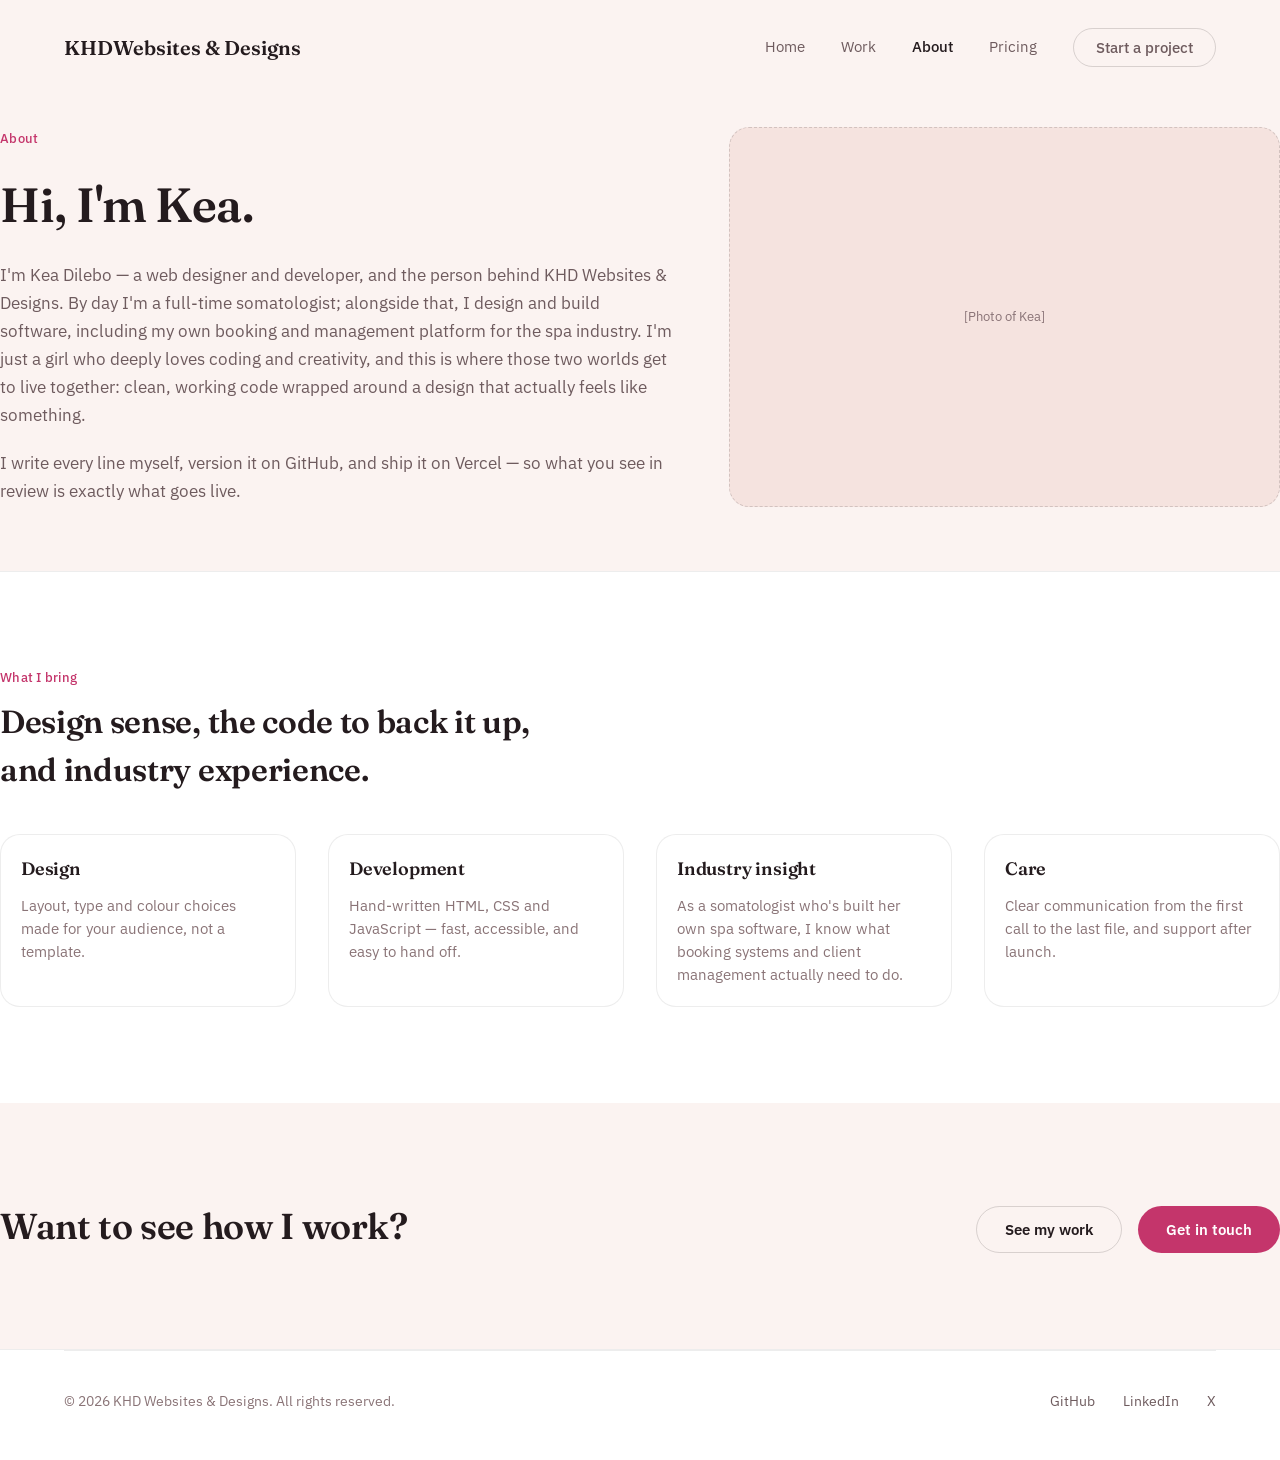
==== about.html @ d429c07c "Update about.html" ====
<!doctype html>
<html lang="en">
<head>
<meta charset="utf-8">
<meta name="viewport" content="width=device-width, initial-scale=1">
<title>About — KHD Websites</title>
<meta name="description" content="Meet Kea Dilebo, the developer and creative behind KHD Websites.">
<link rel="canonical" href="https://www.khdwebsites.co.za/about.html">
<link rel="preconnect" href="https://fonts.googleapis.com">
<link rel="stylesheet" href="https://fonts.googleapis.com/css2?family=Fraunces:opsz,wght@9..144,400;9..144,500;9..144,600;9..144,700&family=IBM+Plex+Sans:wght@400;500;600&display=swap">
<link rel="stylesheet" href="styles.css">
</head>
<body>

<header class="container">
  <nav class="nav">
    <a href="index.html" class="nav-logo"><span class="logo-badge">KHD</span><span>Websites <span class="brand-and">&amp;</span> <span class="brand-sub">Designs</span></span></a>
    <div class="nav-links">
      <a href="index.html">Home</a>
      <a href="work.html">Work</a>
      <a href="about.html" aria-current="page">About</a>
      <a href="pricing.html">Pricing</a>
      <a href="contact.html" class="btn btn-secondary btn-sm">Start a project</a>
    </div>
  </nav>
</header>

<main>

  <section class="container section-tight split" style="padding-top: 32px;">
    <div class="stack" style="gap: 20px;">
      <span class="eyebrow">About</span>
      <h1 style="font-size: clamp(34px, 5.5vw, 48px);">Hi, I'm Kea.</h1>
      <p style="font-size: 17px; line-height: 1.65; color: var(--muted);">I'm Kea Dilebo — a web designer and developer, and the person behind KHD Websites &amp; Designs. By day I'm a full-time somatologist; alongside that, I design and build software, including my own booking and management platform for the spa industry. I'm just a girl who deeply loves coding and creativity, and this is where those two worlds get to live together: clean, working code wrapped around a design that actually feels like something.</p>
      <p style="font-size: 17px; line-height: 1.65; color: var(--muted);">I write every line myself, version it on GitHub, and ship it on Vercel — so what you see in review is exactly what goes live.</p>
    </div>
    <div class="placeholder-box" style="height: 380px; border-radius: var(--radius-lg);">[Photo of Kea]</div>
  </section>

  <section class="footer">
    <div class="container section stack" style="gap: 40px;">
      <div class="stack" style="gap: 10px;">
        <span class="eyebrow">What I bring</span>
        <h2 style="font-size: clamp(24px, 3.5vw, 32px); max-width: 560px;">Design sense, the code to back it up, and industry experience.</h2>
      </div>
      <div class="grid-4">
        <div class="card stack" style="gap: 12px;">
          <h3 style="font-size: 18px;">Design</h3>
          <p style="font-size: 14.5px; line-height: 1.6; color: var(--muted-2);">Layout, type and colour choices made for your audience, not a template.</p>
        </div>
        <div class="card stack" style="gap: 12px;">
          <h3 style="font-size: 18px;">Development</h3>
          <p style="font-size: 14.5px; line-height: 1.6; color: var(--muted-2);">Hand-written HTML, CSS and JavaScript — fast, accessible, and easy to hand off.</p>
        </div>
        <div class="card stack" style="gap: 12px;">
          <h3 style="font-size: 18px;">Industry insight</h3>
          <p style="font-size: 14.5px; line-height: 1.6; color: var(--muted-2);">As a somatologist who's built her own spa software, I know what booking systems and client management actually need to do.</p>
        </div>
        <div class="card stack" style="gap: 12px;">
          <h3 style="font-size: 18px;">Care</h3>
          <p style="font-size: 14.5px; line-height: 1.6; color: var(--muted-2);">Clear communication from the first call to the last file, and support after launch.</p>
        </div>
      </div>
    </div>
  </section>

  <section class="container section" style="display: flex; align-items: flex-end; justify-content: space-between; gap: 32px; flex-wrap: wrap;">
    <h2 style="font-size: clamp(26px, 4vw, 36px); max-width: 560px;">Want to see how I work?</h2>
    <div style="display: flex; gap: 16px; flex-wrap: wrap;">
      <a href="work.html" class="btn btn-secondary">See my work</a>
      <a href="contact.html" class="btn btn-primary">Get in touch</a>
    </div>
  </section>

</main>

<footer class="footer">
  <div class="container" style="padding-top: 0; padding-bottom: 48px;">
    <div class="footer-bottom">
      <p class="copyright">© 2026 KHD Websites &amp; Designs. All rights reserved.</p>
      <div class="footer-social">
        <a href="#">GitHub</a>
        <a href="#">LinkedIn</a>
        <a href="#">X</a>
      </div>
    </div>
  </div>
</footer>

</body>
</html>
---- styles.css ----
/* KHD Websites — shared stylesheet */

:root {
  --bg: #FBF3F1;
  --ink: #241B1E;
  --muted: #6E5B5E;
  --muted-2: #8A7477;
  --accent: #C4356B;
  --accent-dark: #9C2A55;
  --card: #FFFFFF;
  --card-alt: #F5E3DF;
  --border: rgba(36, 27, 30, 0.08);
  --border-strong: rgba(36, 27, 30, 0.16);
  --radius-lg: 20px;
  --radius-md: 12px;
  --radius-pill: 100px;
  --max: 1312px;
}

* { box-sizing: border-box; }

html { scroll-behavior: smooth; }

body {
  margin: 0;
  background: var(--bg);
  color: var(--ink);
  font-family: 'IBM Plex Sans', system-ui, -apple-system, sans-serif;
  font-size: 16px;
  line-height: 1.5;
}

h1, h2, h3 {
  font-family: 'Fraunces', Georgia, serif;
  font-weight: 600;
  letter-spacing: -0.01em;
  margin: 0;
}

p { margin: 0; }

a {
  color: inherit;
  text-decoration: none;
}

img { max-width: 100%; display: block; }

::selection { background: var(--accent); color: #FFFFFF; }

:focus-visible {
  outline: 2px solid var(--accent);
  outline-offset: 3px;
}

.container {
  max-width: var(--max);
  margin: 0 auto;
  padding: 0 64px;
}

.section {
  padding: 96px 0;
}

.section-tight {
  padding: 64px 0;
}

/* ---------- Nav ---------- */

.nav {
  display: flex;
  align-items: center;
  justify-content: space-between;
  padding: 28px 0;
}

.nav-logo {
  font-family: 'Fraunces', serif;
  font-weight: 600;
  font-size: 20px;
}

.nav-links {
  display: flex;
  align-items: center;
  gap: 36px;
  flex-wrap: wrap;
}

.nav-links a {
  font-size: 15px;
  color: var(--muted);
}

.nav-links a[aria-current="page"] {
  color: var(--ink);
  font-weight: 500;
}

.nav-links a:hover { color: var(--ink); }

/* ---------- Buttons ---------- */

.btn {
  display: inline-flex;
  align-items: center;
  justify-content: center;
  gap: 8px;
  padding: 15px 28px;
  border-radius: var(--radius-pill);
  font-size: 15px;
  font-weight: 600;
  font-family: inherit;
  border: none;
  cursor: pointer;
  line-height: 1;
}

.btn-sm {
  padding: 11px 22px;
  font-size: 14px;
  font-weight: 500;
}

.btn-primary {
  background: var(--accent);
  color: #FFFFFF;
}

.btn-primary:hover { background: var(--accent-dark); }

.btn-secondary {
  background: transparent;
  border: 1px solid var(--border-strong);
  color: var(--ink);
}

.btn-secondary:hover { border-color: var(--ink); }

/* ---------- Cards ---------- */

.card {
  background: var(--card);
  border: 1px solid var(--border);
  border-radius: var(--radius-lg);
  padding: 20px;
}

.tag {
  display: inline-flex;
  font-size: 12px;
  padding: 5px 10px;
  border-radius: var(--radius-pill);
  background: var(--card-alt);
  color: var(--muted);
}

.placeholder-box {
  background: var(--card-alt);
  border: 1px dashed var(--border-strong);
  border-radius: var(--radius-md);
  display: flex;
  align-items: center;
  justify-content: center;
  color: var(--muted-2);
  font-size: 13px;
}

/* ---------- Footer ---------- */

.footer {
  background: #FFFFFF;
  border-top: 1px solid var(--border);
}

.footer-bottom {
  display: flex;
  align-items: center;
  justify-content: space-between;
  padding-top: 40px;
  border-top: 1px solid var(--border);
  flex-wrap: wrap;
  gap: 16px;
}

.footer-bottom .copyright {
  font-size: 13.5px;
  color: var(--muted-2);
}

.footer-social {
  display: flex;
  gap: 28px;
}

.footer-social a {
  font-size: 13.5px;
  color: var(--muted);
}

.footer-social a:hover { color: var(--ink); }

/* ---------- Utility ---------- */

.eyebrow {
  font-size: 13px;
  letter-spacing: 0.02em;
  color: var(--accent);
  font-weight: 500;
}

.muted { color: var(--muted); }
.muted-2 { color: var(--muted-2); }

.grid-3 {
  display: grid;
  grid-template-columns: repeat(3, minmax(0, 1fr));
  gap: 28px;
}

.grid-4 {
  display: grid;
  grid-template-columns: repeat(4, minmax(0, 1fr));
  gap: 32px;
}

.stack {
  display: flex;
  flex-direction: column;
}

/* Two-column layouts (text + image, text + form). Collapses on tablet/phone. */
.split {
  display: grid;
  grid-template-columns: 1.1fr 0.9fr;
  gap: 56px;
  align-items: center;
}

.split-reverse {
  display: grid;
  grid-template-columns: 0.9fr 1.1fr;
  gap: 64px;
  align-items: start;
}

.select-input {
  font-family: inherit;
  font-size: 15px;
  padding: 12px 16px;
  border-radius: 10px;
  border: 1px solid var(--border-strong);
  background: #FFFFFF;
  color: var(--ink);
  max-width: 100%;
}

/* ---------- Responsive ---------- */
/* Fluid type: headings use clamp() inline, so they scale continuously
   between phone and desktop rather than jumping at a breakpoint. */

@media (max-width: 900px) {
  .container { padding: 0 32px; }
  .section { padding: 72px 0; }
  .grid-3, .grid-4 { grid-template-columns: repeat(2, minmax(0, 1fr)); }
  .split, .split-reverse { grid-template-columns: 1fr; gap: 32px; }
  .split .placeholder-box { max-width: 320px; margin: 0 auto; width: 100%; }
}

@media (max-width: 640px) {
  .container { padding: 0 26px; }
  .section { padding: 56px 0; }
  .section-tight { padding: 44px 0; }
  .grid-3, .grid-4 { grid-template-columns: 1fr; }
  .nav { flex-direction: column; align-items: flex-start; gap: 16px; }
  .nav-links { gap: 16px 22px; width: 100%; }
  h1 { line-height: 1.18 !important; }
}
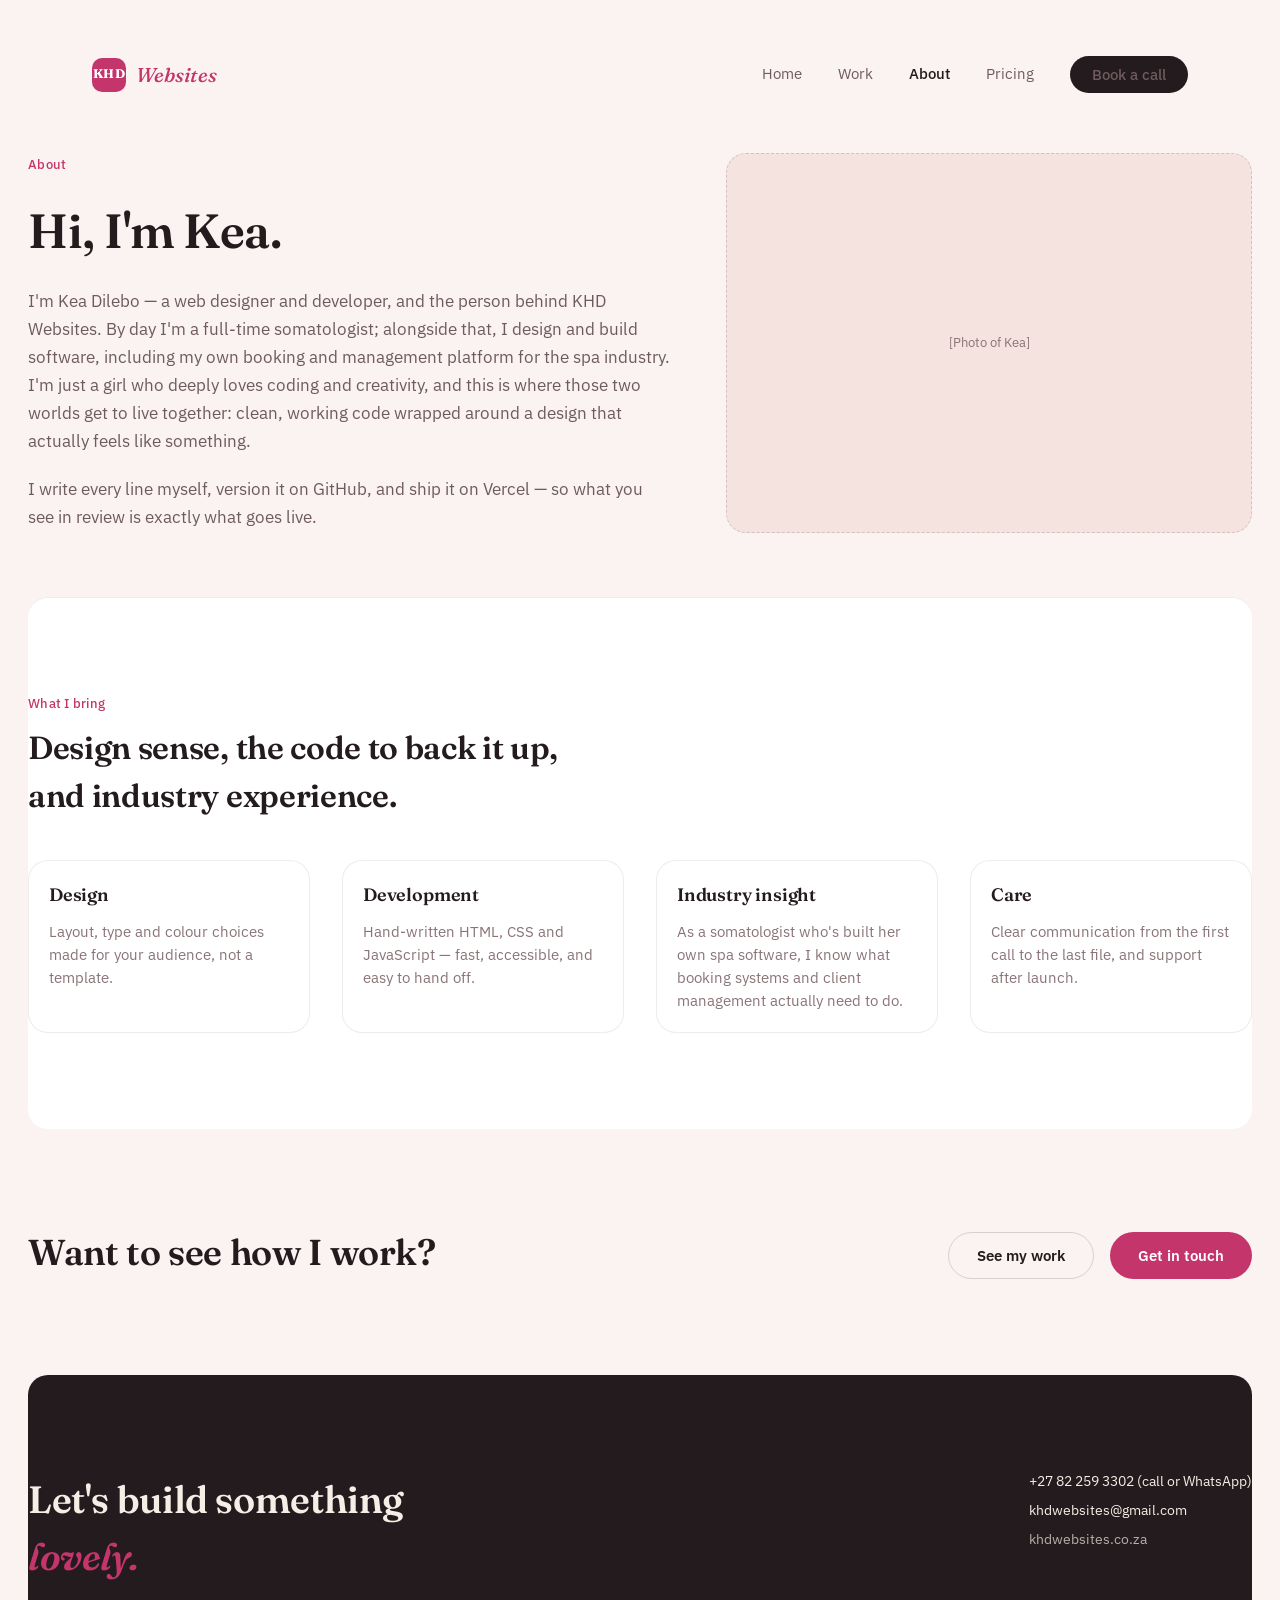
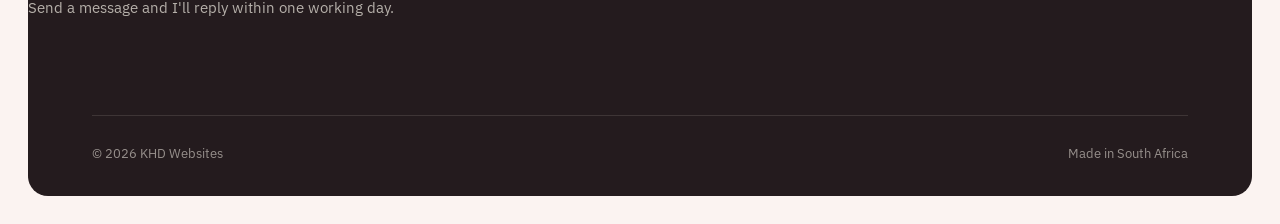
==== commit 3556305c: "Update about.html" ====
--- a/about.html
+++ b/about.html
@@ -14,13 +14,13 @@
 
 <header class="container">
   <nav class="nav">
-    <a href="index.html" class="nav-logo"><span class="logo-badge">KHD</span><span>Websites <span class="brand-and">&amp;</span> <span class="brand-sub">Designs</span></span></a>
+    <a href="index.html" class="nav-logo"><span class="logo-badge">KHD</span><span class="brand-sub">Websites</span></a>
     <div class="nav-links">
       <a href="index.html">Home</a>
       <a href="work.html">Work</a>
       <a href="about.html" aria-current="page">About</a>
       <a href="pricing.html">Pricing</a>
-      <a href="contact.html" class="btn btn-secondary btn-sm">Start a project</a>
+      <a href="contact.html" class="btn btn-dark btn-sm">Book a call</a>
     </div>
   </nav>
 </header>
@@ -31,7 +31,7 @@
     <div class="stack" style="gap: 20px;">
       <span class="eyebrow">About</span>
       <h1 style="font-size: clamp(34px, 5.5vw, 48px);">Hi, I'm Kea.</h1>
-      <p style="font-size: 17px; line-height: 1.65; color: var(--muted);">I'm Kea Dilebo — a web designer and developer, and the person behind KHD Websites &amp; Designs. By day I'm a full-time somatologist; alongside that, I design and build software, including my own booking and management platform for the spa industry. I'm just a girl who deeply loves coding and creativity, and this is where those two worlds get to live together: clean, working code wrapped around a design that actually feels like something.</p>
+      <p style="font-size: 17px; line-height: 1.65; color: var(--muted);">I'm Kea Dilebo — a web designer and developer, and the person behind KHD Websites. By day I'm a full-time somatologist; alongside that, I design and build software, including my own booking and management platform for the spa industry. I'm just a girl who deeply loves coding and creativity, and this is where those two worlds get to live together: clean, working code wrapped around a design that actually feels like something.</p>
       <p style="font-size: 17px; line-height: 1.65; color: var(--muted);">I write every line myself, version it on GitHub, and ship it on Vercel — so what you see in review is exactly what goes live.</p>
     </div>
     <div class="placeholder-box" style="height: 380px; border-radius: var(--radius-lg);">[Photo of Kea]</div>
@@ -74,15 +74,22 @@
 
 </main>
 
-<footer class="footer">
-  <div class="container" style="padding-top: 0; padding-bottom: 48px;">
-    <div class="footer-bottom">
-      <p class="copyright">© 2026 KHD Websites &amp; Designs. All rights reserved.</p>
-      <div class="footer-social">
-        <a href="#">GitHub</a>
-        <a href="#">LinkedIn</a>
-        <a href="#">X</a>
-      </div>
+<footer style="background: var(--ink); border-radius: var(--radius-lg); color: #F4EFE6;">
+  <div class="container section" style="display: flex; justify-content: space-between; gap: 48px; flex-wrap: wrap;">
+    <div class="stack" style="gap: 12px; max-width: 420px;">
+      <h2 style="font-size: clamp(26px, 4vw, 38px);">Let's build something <span style="color: var(--accent); font-style: italic;">lovely.</span></h2>
+      <p style="font-size: 14.5px; color: rgba(244,239,230,0.7);">Send a message and I'll reply within one working day.</p>
+    </div>
+    <div class="stack" style="gap: 8px; font-size: 14px;">
+      <a href="tel:+27822593302">+27 82 259 3302 (call or WhatsApp)</a>
+      <a href="mailto:khdwebsites@gmail.com">khdwebsites@gmail.com</a>
+      <a href="contact.html" style="color: rgba(244,239,230,0.7);">khdwebsites.co.za</a>
+    </div>
+  </div>
+  <div class="container" style="padding-top: 0; padding-bottom: 32px;">
+    <div style="display: flex; justify-content: space-between; align-items: center; padding-top: 28px; border-top: 1px solid rgba(244,239,230,0.12); flex-wrap: wrap; gap: 12px;">
+      <p style="font-size: 13px; color: rgba(244,239,230,0.55);">© 2026 KHD Websites</p>
+      <p style="font-size: 13px; color: rgba(244,239,230,0.55);">Made in South Africa</p>
     </div>
   </div>
 </footer>
--- a/styles.css
+++ b/styles.css
@@ -23,6 +23,7 @@
 
 body {
   margin: 0;
+  padding: 28px;
   background: var(--bg);
   color: var(--ink);
   font-family: 'IBM Plex Sans', system-ui, -apple-system, sans-serif;
@@ -77,9 +78,39 @@
 }
 
 .nav-logo {
+  display: flex;
+  align-items: center;
+  gap: 10px;
   font-family: 'Fraunces', serif;
   font-weight: 600;
   font-size: 20px;
+}
+
+.logo-badge {
+  display: inline-flex;
+  align-items: center;
+  justify-content: center;
+  flex-shrink: 0;
+  width: 34px;
+  height: 34px;
+  border-radius: 10px;
+  background: var(--accent);
+  color: #FFFFFF;
+  font-family: 'Fraunces', serif;
+  font-weight: 700;
+  font-size: 12.5px;
+  letter-spacing: 0.02em;
+}
+
+.brand-and {
+  color: var(--accent);
+  font-style: italic;
+}
+
+.brand-sub {
+  color: var(--accent);
+  font-style: italic;
+  font-weight: 500;
 }
 
 .nav-links {
@@ -139,6 +170,63 @@
 
 .btn-secondary:hover { border-color: var(--ink); }
 
+.btn-dark {
+  background: var(--ink);
+  color: #FFFFFF;
+}
+
+.btn-dark:hover { background: #000000; }
+
+/* ---------- Browser mockup / icon circle ---------- */
+
+.browser-card {
+  background: #FFFFFF;
+  border-radius: var(--radius-lg);
+  border: 1px solid var(--border);
+  box-shadow: 0 24px 48px rgba(36, 27, 30, 0.1);
+  overflow: hidden;
+}
+
+.browser-card.is-accent { background: var(--card-alt); }
+
+.browser-bar {
+  display: flex;
+  gap: 6px;
+  padding: 12px 14px;
+  border-bottom: 1px solid var(--border);
+}
+
+.browser-dot {
+  width: 7px;
+  height: 7px;
+  border-radius: 50%;
+  background: var(--border-strong);
+}
+
+.icon-circle {
+  width: 40px;
+  height: 40px;
+  border-radius: 10px;
+  display: flex;
+  align-items: center;
+  justify-content: center;
+  background: var(--card-alt);
+  color: var(--accent);
+  flex-shrink: 0;
+}
+
+.hero-mock { position: relative; }
+
+.hero-mock .mock-secondary {
+  margin-top: -60px;
+  position: relative;
+  z-index: 2;
+}
+
+@media (max-width: 640px) {
+  .hero-mock .mock-secondary { margin-top: 16px; }
+}
+
 /* ---------- Cards ---------- */
 
 .card {
@@ -173,6 +261,7 @@
 .footer {
   background: #FFFFFF;
   border-top: 1px solid var(--border);
+  border-radius: var(--radius-lg);
 }
 
 .footer-bottom {
@@ -257,11 +346,113 @@
   max-width: 100%;
 }
 
+/* ---------- Price menu ---------- */
+
+.banner {
+  display: flex;
+  align-items: center;
+  gap: 16px;
+  background: var(--card-alt);
+  border-radius: var(--radius-md);
+  padding: 16px 20px;
+  flex-wrap: wrap;
+}
+
+.banner-badge {
+  flex-shrink: 0;
+  background: var(--accent);
+  color: #FFFFFF;
+  font-size: 13px;
+  font-weight: 700;
+  padding: 6px 14px;
+  border-radius: var(--radius-pill);
+}
+
+.price-table {
+  width: 100%;
+  border-collapse: collapse;
+}
+
+.price-table th {
+  text-align: left;
+  font-size: 12px;
+  letter-spacing: 0.06em;
+  text-transform: uppercase;
+  color: var(--muted-2);
+  font-weight: 500;
+  padding-bottom: 14px;
+  border-bottom: 1px solid var(--border-strong);
+}
+
+.price-table th.num, .price-table td.num {
+  text-align: right;
+}
+
+.price-table td {
+  padding: 20px 0;
+  border-bottom: 1px solid var(--border);
+  vertical-align: top;
+}
+
+.price-table tr:last-child td { border-bottom: none; }
+
+.pkg-name {
+  font-family: 'Fraunces', serif;
+  font-weight: 600;
+  font-size: 17px;
+}
+
+.pkg-badge {
+  color: var(--accent);
+  font-size: 14px;
+  margin-left: 4px;
+}
+
+.was {
+  text-decoration: line-through;
+  color: var(--muted-2);
+  font-size: 14px;
+  margin-right: 10px;
+  white-space: nowrap;
+}
+
+.now {
+  font-family: 'Fraunces', serif;
+  font-weight: 600;
+  font-size: 19px;
+  color: var(--accent);
+  white-space: nowrap;
+}
+
+.mini-row {
+  display: flex;
+  justify-content: space-between;
+  align-items: baseline;
+  gap: 16px;
+  padding: 14px 0;
+  border-bottom: 1px solid var(--border);
+}
+
+.mini-row:last-child { border-bottom: none; }
+
+.addon-row {
+  display: flex;
+  justify-content: space-between;
+  align-items: baseline;
+  gap: 16px;
+  padding: 10px 0;
+  border-bottom: 1px solid var(--border);
+  font-size: 14.5px;
+}
+
+.addon-row:last-child { border-bottom: none; }
+
 /* ---------- Responsive ---------- */
 /* Fluid type: headings use clamp() inline, so they scale continuously
    between phone and desktop rather than jumping at a breakpoint. */
 
 @media (max-width: 900px) {
+  body { padding: 18px; }
   .container { padding: 0 32px; }
   .section { padding: 72px 0; }
   .grid-3, .grid-4 { grid-template-columns: repeat(2, minmax(0, 1fr)); }
@@ -270,6 +461,7 @@
 }
 
 @media (max-width: 640px) {
+  body { padding: 14px; }
   .container { padding: 0 26px; }
   .section { padding: 56px 0; }
   .section-tight { padding: 44px 0; }
@@ -277,4 +469,20 @@
   .nav { flex-direction: column; align-items: flex-start; gap: 16px; }
   .nav-links { gap: 16px 22px; width: 100%; }
   h1 { line-height: 1.18 !important; }
-}
+
+  .price-table thead { display: none; }
+  .price-table, .price-table tbody, .price-table tr, .price-table td { display: block; width: 100%; }
+  .price-table tr { padding: 18px 0; border-bottom: 1px solid var(--border); }
+  .price-table td { border-bottom: none; padding: 4px 0; text-align: left; }
+  .price-table td[data-label]::before {
+    content: attr(data-label);
+    display: block;
+    font-size: 11px;
+    text-transform: uppercase;
+    letter-spacing: 0.06em;
+    color: var(--muted-2);
+    margin-bottom: 4px;
+  }
+
+  .mini-row, .addon-row { flex-wrap: wrap; }
+}
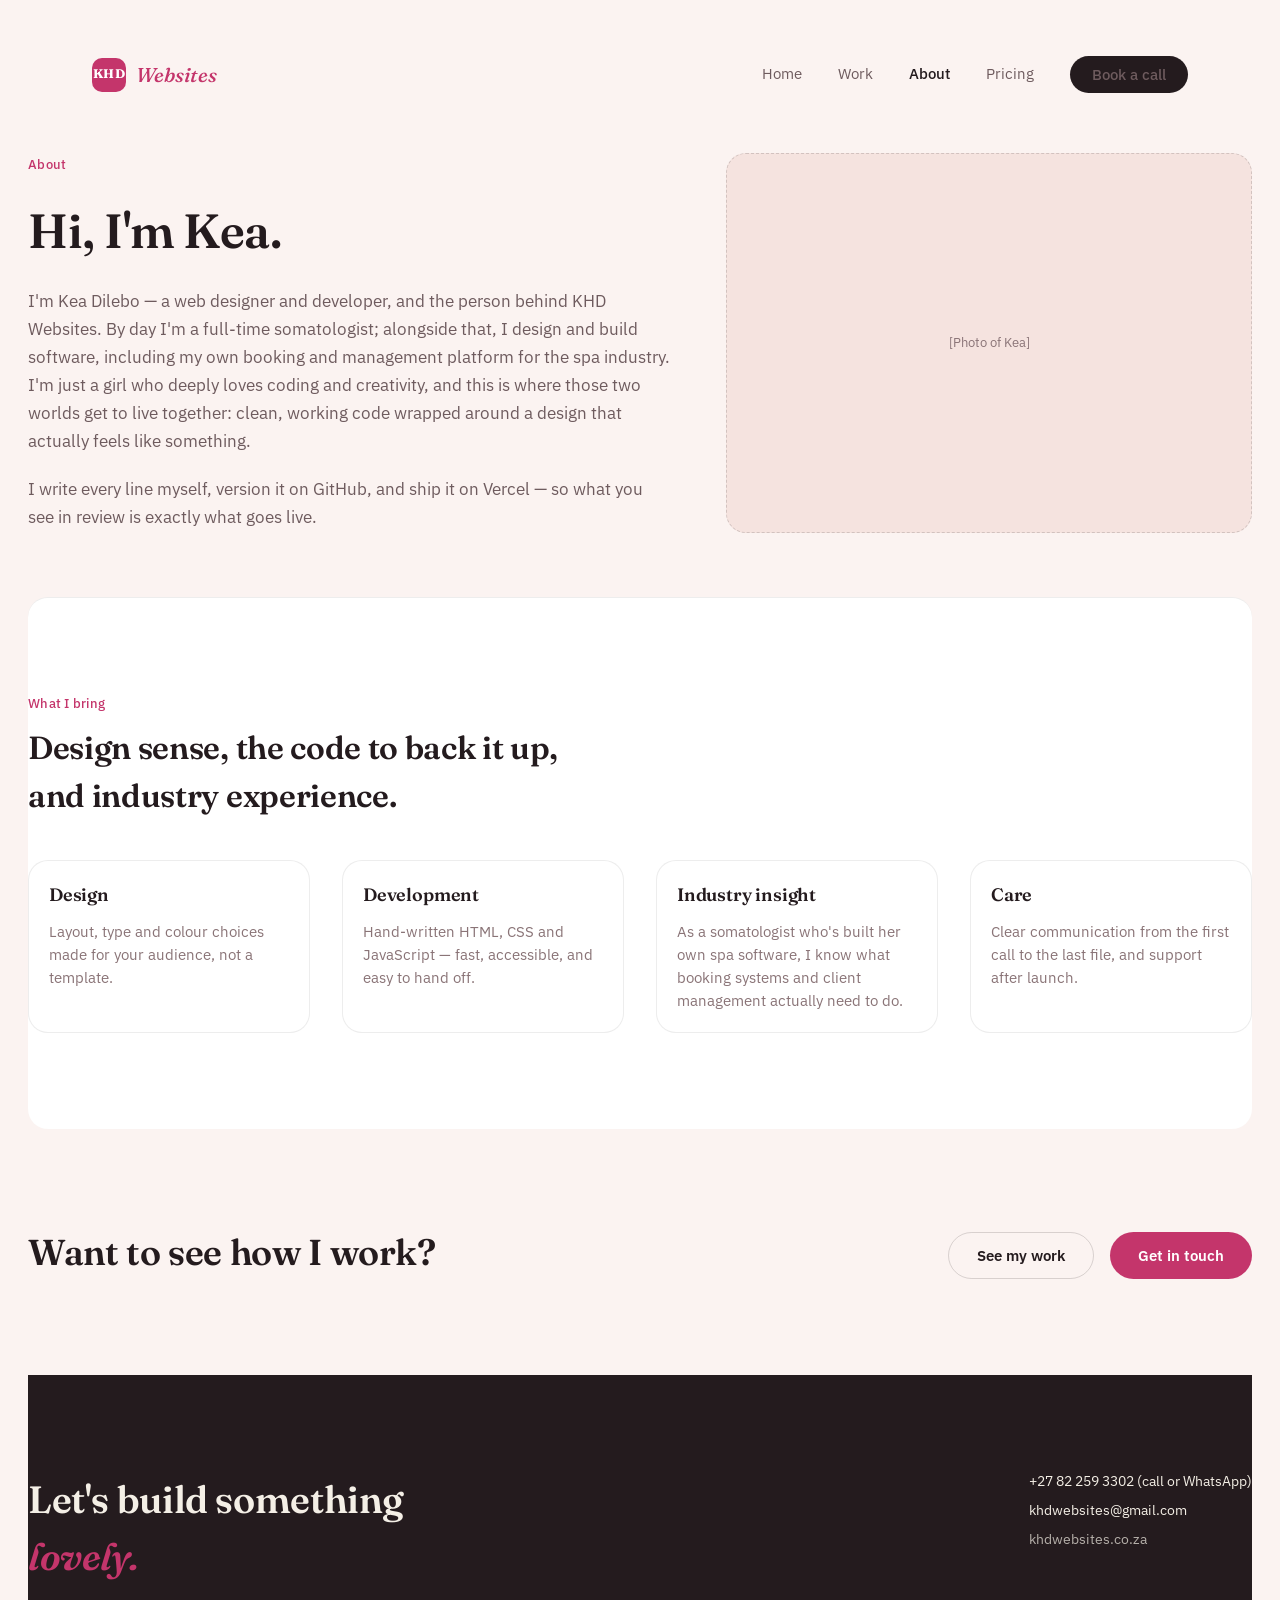
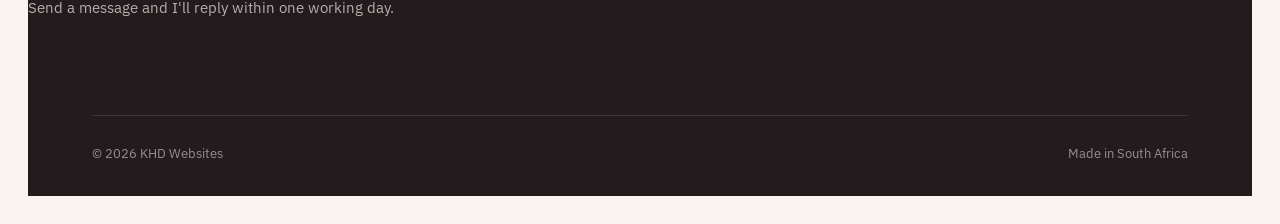
==== commit 15319cce: "Update about.html" ====
--- a/about.html
+++ b/about.html
@@ -74,7 +74,7 @@
 
 </main>
 
-<footer style="background: var(--ink); border-radius: var(--radius-lg); color: #F4EFE6;">
+<footer style="background: var(--ink); color: #F4EFE6;">
   <div class="container section" style="display: flex; justify-content: space-between; gap: 48px; flex-wrap: wrap;">
     <div class="stack" style="gap: 12px; max-width: 420px;">
       <h2 style="font-size: clamp(26px, 4vw, 38px);">Let's build something <span style="color: var(--accent); font-style: italic;">lovely.</span></h2>
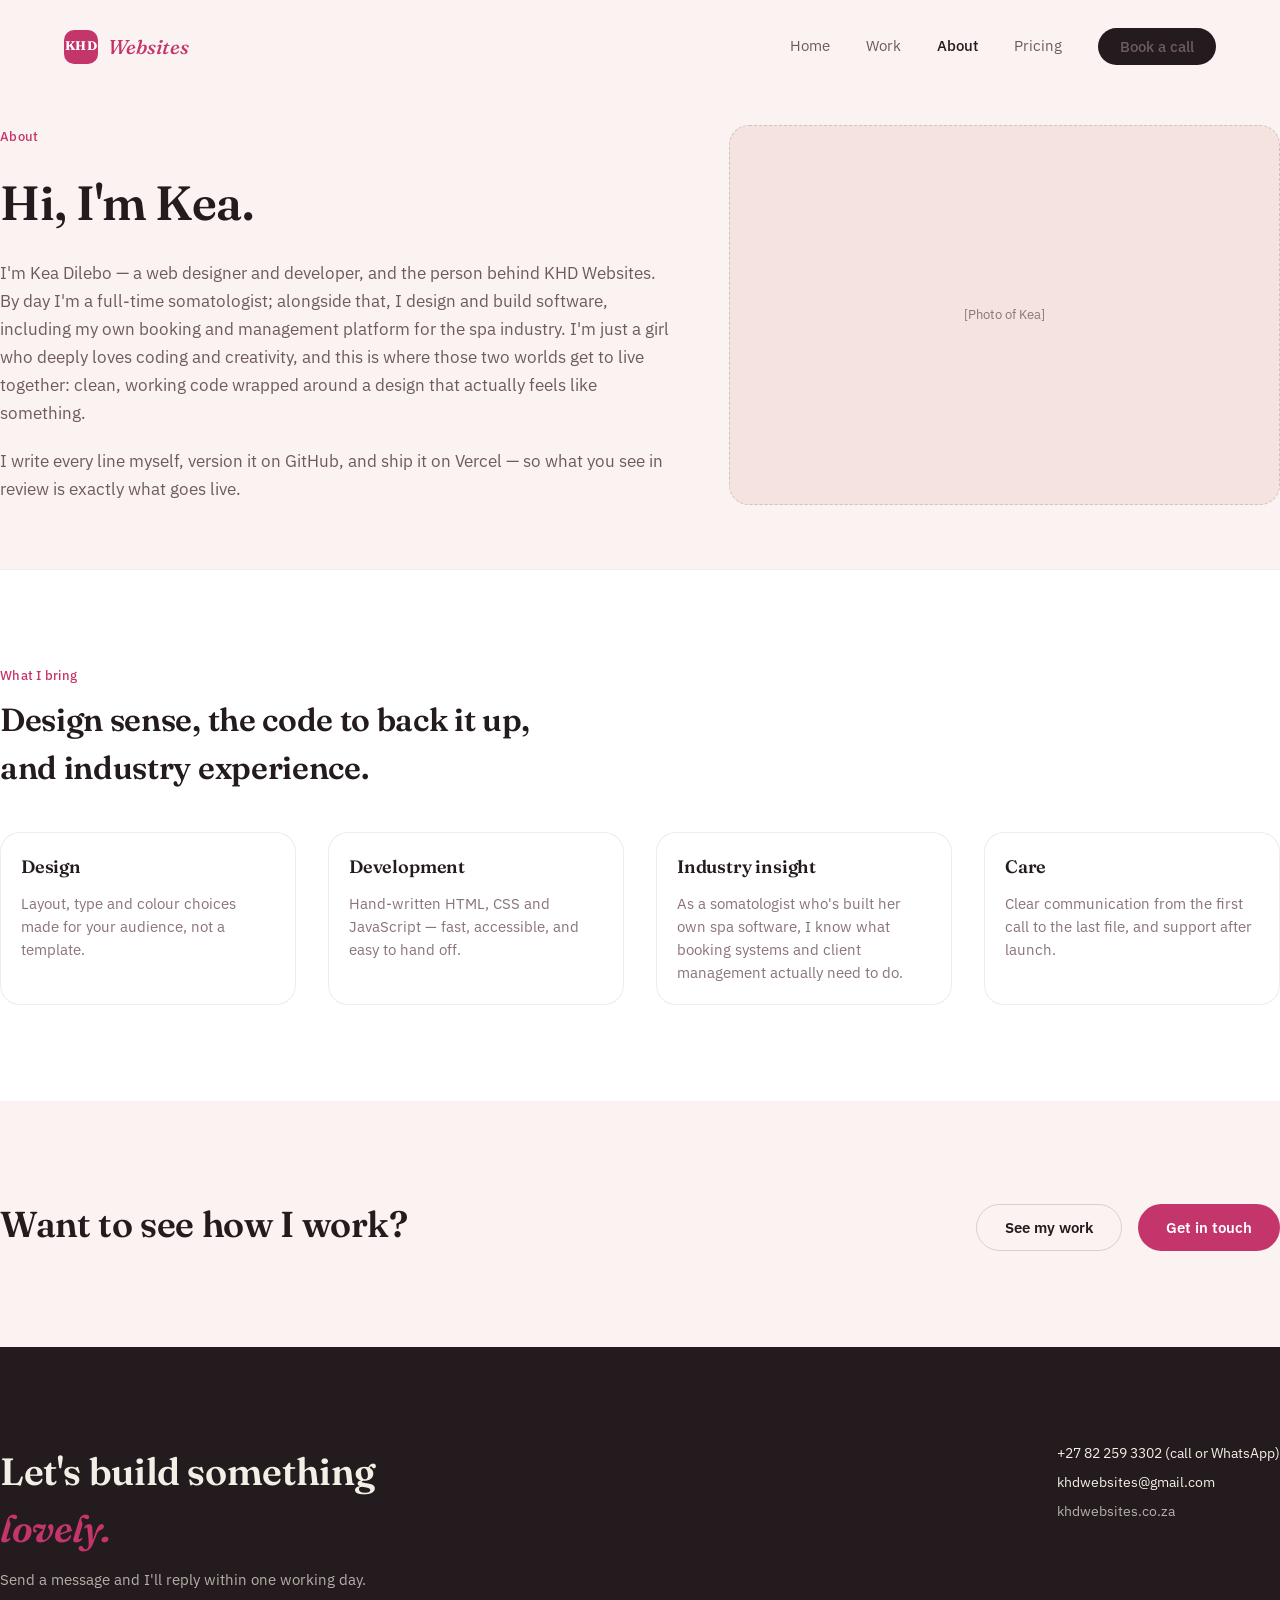
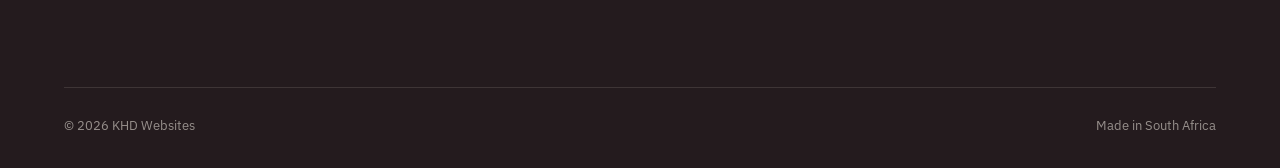
==== commit b755d15b: "Update about.html" ====
--- a/about.html
+++ b/about.html
@@ -3,9 +3,17 @@
 <head>
 <meta charset="utf-8">
 <meta name="viewport" content="width=device-width, initial-scale=1">
-<title>About — KHD Websites</title>
-<meta name="description" content="Meet Kea Dilebo, the developer and creative behind KHD Websites.">
+<title>About Kea Dilebo — KHD Websites</title>
+<meta name="description" content="Meet Kea Dilebo, web designer and developer behind KHD Websites — building affordable, professional websites for small businesses across South Africa.">
 <link rel="canonical" href="https://www.khdwebsites.co.za/about.html">
+<meta property="og:type" content="website">
+<meta property="og:site_name" content="KHD Websites">
+<meta property="og:title" content="About Kea Dilebo — KHD Websites">
+<meta property="og:description" content="Meet Kea Dilebo, web designer and developer behind KHD Websites.">
+<meta property="og:url" content="https://www.khdwebsites.co.za/about.html">
+<meta name="twitter:card" content="summary">
+<meta name="twitter:title" content="About Kea Dilebo — KHD Websites">
+<meta name="twitter:description" content="Meet Kea Dilebo, web designer and developer behind KHD Websites.">
 <link rel="preconnect" href="https://fonts.googleapis.com">
 <link rel="stylesheet" href="https://fonts.googleapis.com/css2?family=Fraunces:opsz,wght@9..144,400;9..144,500;9..144,600;9..144,700&family=IBM+Plex+Sans:wght@400;500;600&display=swap">
 <link rel="stylesheet" href="styles.css">
--- a/styles.css
+++ b/styles.css
@@ -23,7 +23,6 @@
 
 body {
   margin: 0;
-  padding: 28px;
   background: var(--bg);
   color: var(--ink);
   font-family: 'IBM Plex Sans', system-ui, -apple-system, sans-serif;
@@ -261,7 +260,6 @@
 .footer {
   background: #FFFFFF;
   border-top: 1px solid var(--border);
-  border-radius: var(--radius-lg);
 }
 
 .footer-bottom {
@@ -307,6 +305,20 @@
   display: grid;
   grid-template-columns: repeat(3, minmax(0, 1fr));
   gap: 28px;
+}
+
+.grid-2 {
+  display: grid;
+  grid-template-columns: repeat(2, minmax(0, 1fr));
+  gap: 28px;
+}
+
+.project-img {
+  width: 100%;
+  height: 220px;
+  object-fit: cover;
+  border-radius: var(--radius-md);
+  display: block;
 }
 
 .grid-4 {
@@ -452,7 +464,6 @@
    between phone and desktop rather than jumping at a breakpoint. */
 
 @media (max-width: 900px) {
-  body { padding: 18px; }
   .container { padding: 0 32px; }
   .section { padding: 72px 0; }
   .grid-3, .grid-4 { grid-template-columns: repeat(2, minmax(0, 1fr)); }
@@ -461,11 +472,10 @@
 }
 
 @media (max-width: 640px) {
-  body { padding: 14px; }
   .container { padding: 0 26px; }
   .section { padding: 56px 0; }
   .section-tight { padding: 44px 0; }
-  .grid-3, .grid-4 { grid-template-columns: 1fr; }
+  .grid-3, .grid-4, .grid-2 { grid-template-columns: 1fr; }
   .nav { flex-direction: column; align-items: flex-start; gap: 16px; }
   .nav-links { gap: 16px 22px; width: 100%; }
   h1 { line-height: 1.18 !important; }
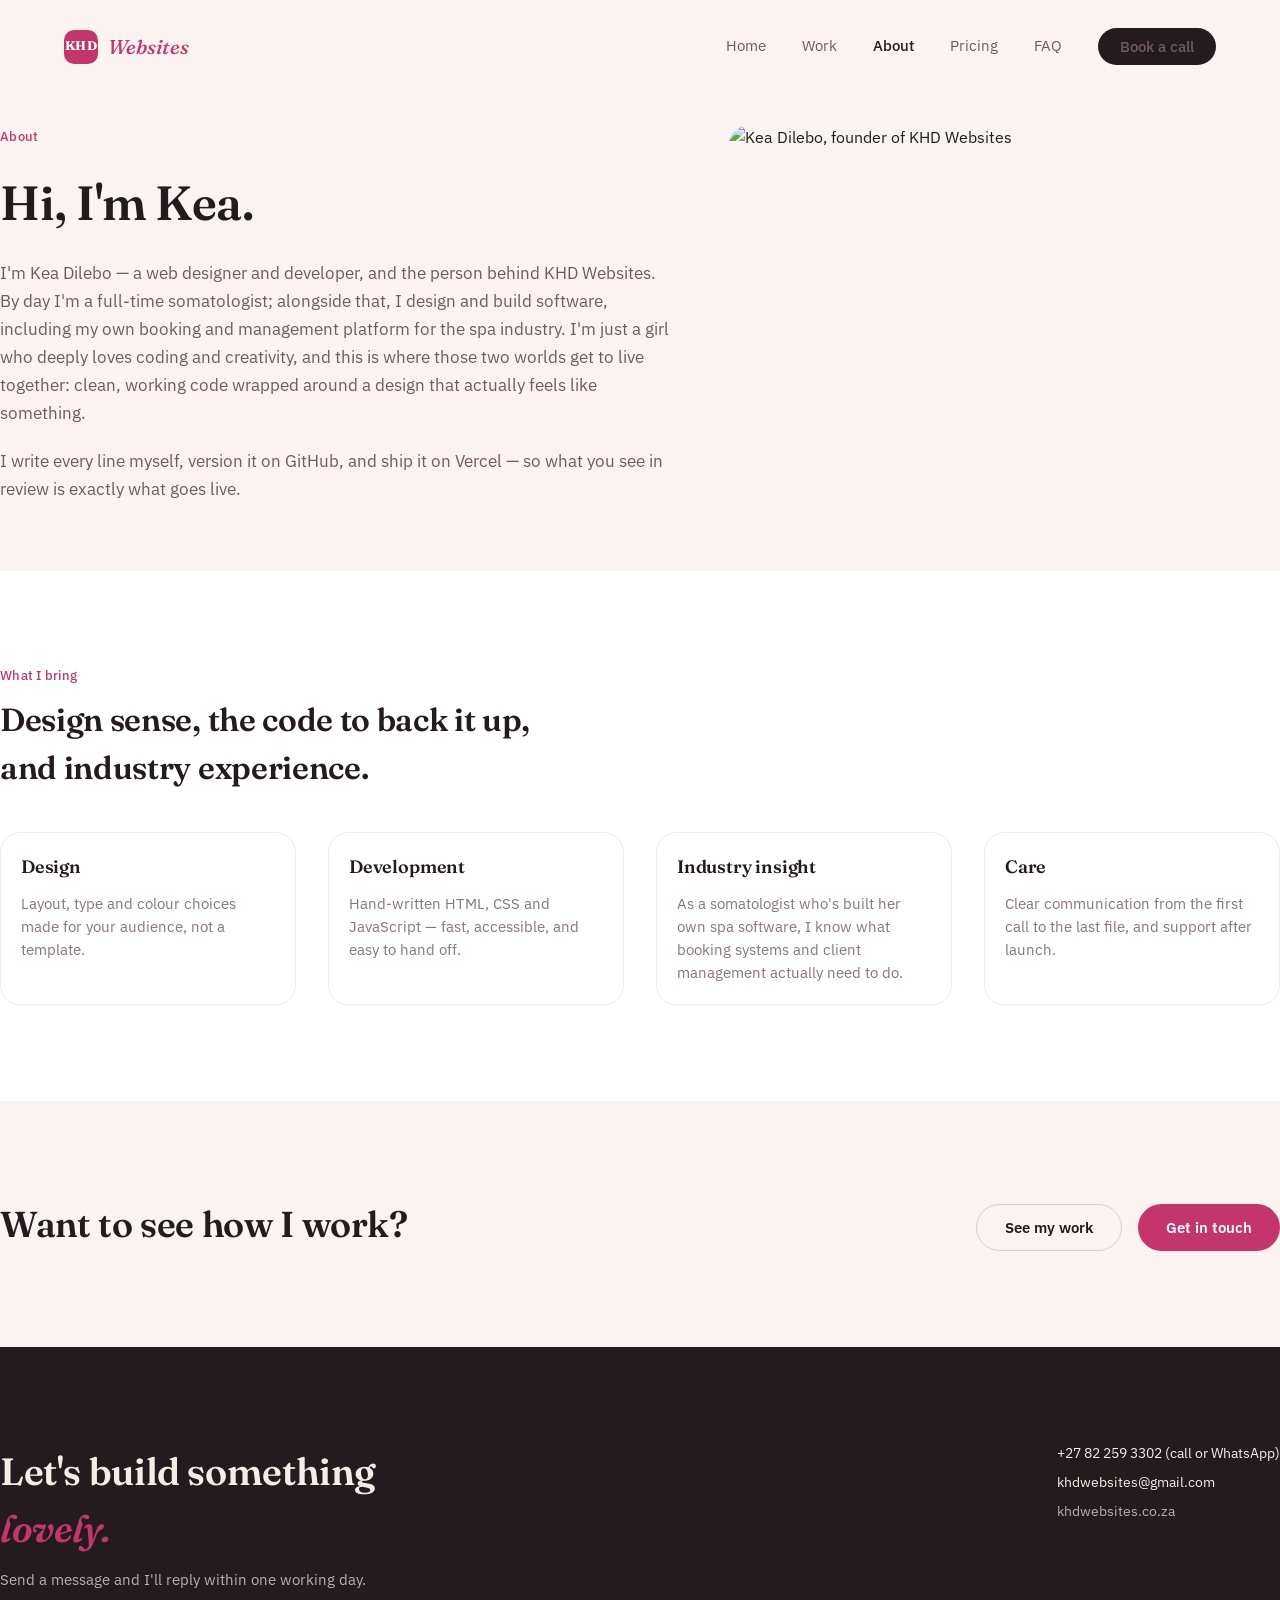
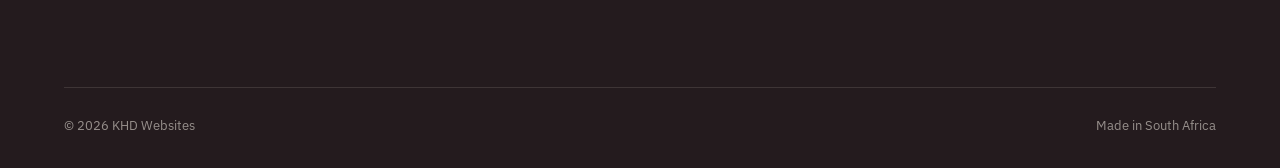
==== commit 9321290b: "Update about.html" ====
--- a/about.html
+++ b/about.html
@@ -11,9 +11,11 @@
 <meta property="og:title" content="About Kea Dilebo — KHD Websites">
 <meta property="og:description" content="Meet Kea Dilebo, web designer and developer behind KHD Websites.">
 <meta property="og:url" content="https://www.khdwebsites.co.za/about.html">
-<meta name="twitter:card" content="summary">
+<meta property="og:image" content="https://vafzjdqepmuunwqhzunz.supabase.co/storage/v1/object/public/branding/Kea.jpg">
+<meta name="twitter:card" content="summary_large_image">
 <meta name="twitter:title" content="About Kea Dilebo — KHD Websites">
 <meta name="twitter:description" content="Meet Kea Dilebo, web designer and developer behind KHD Websites.">
+<meta name="twitter:image" content="https://vafzjdqepmuunwqhzunz.supabase.co/storage/v1/object/public/branding/Kea.jpg">
 <link rel="preconnect" href="https://fonts.googleapis.com">
 <link rel="stylesheet" href="https://fonts.googleapis.com/css2?family=Fraunces:opsz,wght@9..144,400;9..144,500;9..144,600;9..144,700&family=IBM+Plex+Sans:wght@400;500;600&display=swap">
 <link rel="stylesheet" href="styles.css">
@@ -28,6 +30,7 @@
       <a href="work.html">Work</a>
       <a href="about.html" aria-current="page">About</a>
       <a href="pricing.html">Pricing</a>
+      <a href="faq.html">FAQ</a>
       <a href="contact.html" class="btn btn-dark btn-sm">Book a call</a>
     </div>
   </nav>
@@ -42,7 +45,7 @@
       <p style="font-size: 17px; line-height: 1.65; color: var(--muted);">I'm Kea Dilebo — a web designer and developer, and the person behind KHD Websites. By day I'm a full-time somatologist; alongside that, I design and build software, including my own booking and management platform for the spa industry. I'm just a girl who deeply loves coding and creativity, and this is where those two worlds get to live together: clean, working code wrapped around a design that actually feels like something.</p>
       <p style="font-size: 17px; line-height: 1.65; color: var(--muted);">I write every line myself, version it on GitHub, and ship it on Vercel — so what you see in review is exactly what goes live.</p>
     </div>
-    <div class="placeholder-box" style="height: 380px; border-radius: var(--radius-lg);">[Photo of Kea]</div>
+    <img src="https://vafzjdqepmuunwqhzunz.supabase.co/storage/v1/object/public/branding/Kea.jpg" alt="Kea Dilebo, founder of KHD Websites" style="width: 100%; height: 380px; object-fit: cover; border-radius: var(--radius-lg); display: block;">
   </section>
 
   <section class="footer">
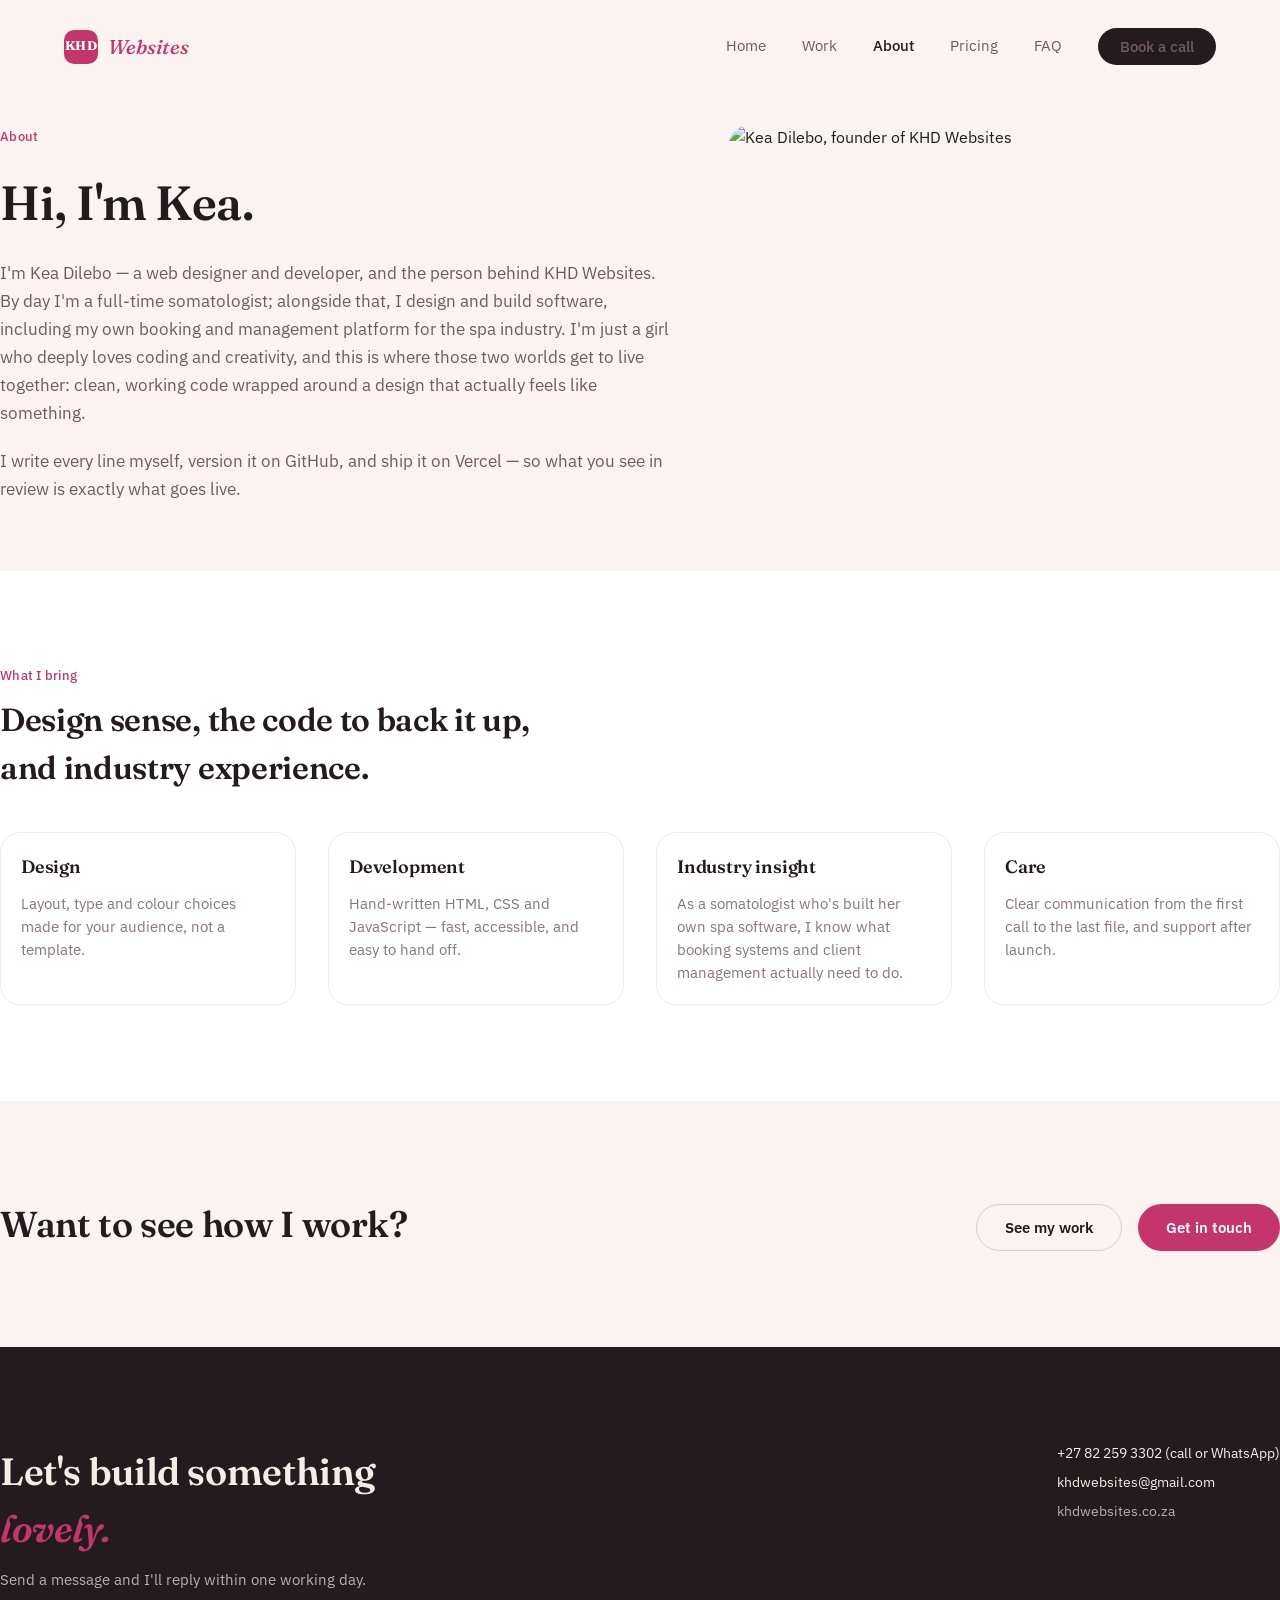
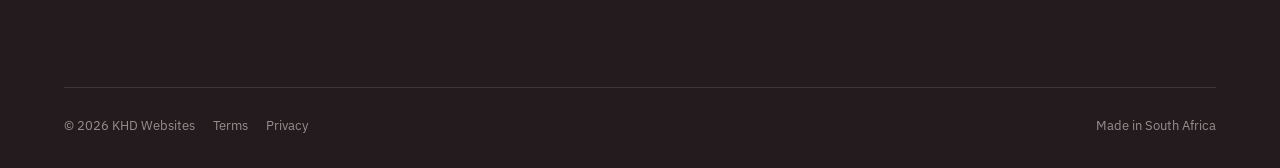
==== commit 0f69880c: "Update about.html" ====
--- a/about.html
+++ b/about.html
@@ -99,7 +99,11 @@
   </div>
   <div class="container" style="padding-top: 0; padding-bottom: 32px;">
     <div style="display: flex; justify-content: space-between; align-items: center; padding-top: 28px; border-top: 1px solid rgba(244,239,230,0.12); flex-wrap: wrap; gap: 12px;">
-      <p style="font-size: 13px; color: rgba(244,239,230,0.55);">© 2026 KHD Websites</p>
+      <div style="display: flex; align-items: center; gap: 18px; flex-wrap: wrap;">
+        <p style="font-size: 13px; color: rgba(244,239,230,0.55);">© 2026 KHD Websites</p>
+        <a href="terms.html" style="font-size: 13px; color: rgba(244,239,230,0.55);">Terms</a>
+        <a href="privacy.html" style="font-size: 13px; color: rgba(244,239,230,0.55);">Privacy</a>
+      </div>
       <p style="font-size: 13px; color: rgba(244,239,230,0.55);">Made in South Africa</p>
     </div>
   </div>
--- a/styles.css
+++ b/styles.css
@@ -459,6 +459,56 @@
 
 .addon-row:last-child { border-bottom: none; }
 
+/* ---------- FAQ accordion ---------- */
+
+.faq-item {
+  border-bottom: 1px solid var(--border);
+  padding: 22px 0;
+}
+
+.faq-item:first-child { padding-top: 0; }
+.faq-item:last-child { border-bottom: none; }
+
+.faq-item summary {
+  display: flex;
+  align-items: center;
+  justify-content: space-between;
+  gap: 16px;
+  cursor: pointer;
+  font-family: 'Fraunces', serif;
+  font-weight: 600;
+  font-size: 17px;
+  list-style: none;
+}
+
+.faq-item summary::-webkit-details-marker { display: none; }
+
+.faq-item summary .faq-icon {
+  flex-shrink: 0;
+  width: 22px;
+  height: 22px;
+  border-radius: 50%;
+  background: var(--card-alt);
+  color: var(--accent);
+  display: flex;
+  align-items: center;
+  justify-content: center;
+  font-size: 15px;
+  line-height: 1;
+}
+
+.faq-item[open] summary .faq-icon { background: var(--accent); color: #FFFFFF; }
+.faq-item[open] summary .faq-icon::before { content: "–"; }
+.faq-item summary .faq-icon::before { content: "+"; }
+
+.faq-item p {
+  margin-top: 14px;
+  font-size: 14.5px;
+  line-height: 1.6;
+  color: var(--muted);
+  max-width: 640px;
+}
+
 /* ---------- Responsive ---------- */
 /* Fluid type: headings use clamp() inline, so they scale continuously
    between phone and desktop rather than jumping at a breakpoint. */
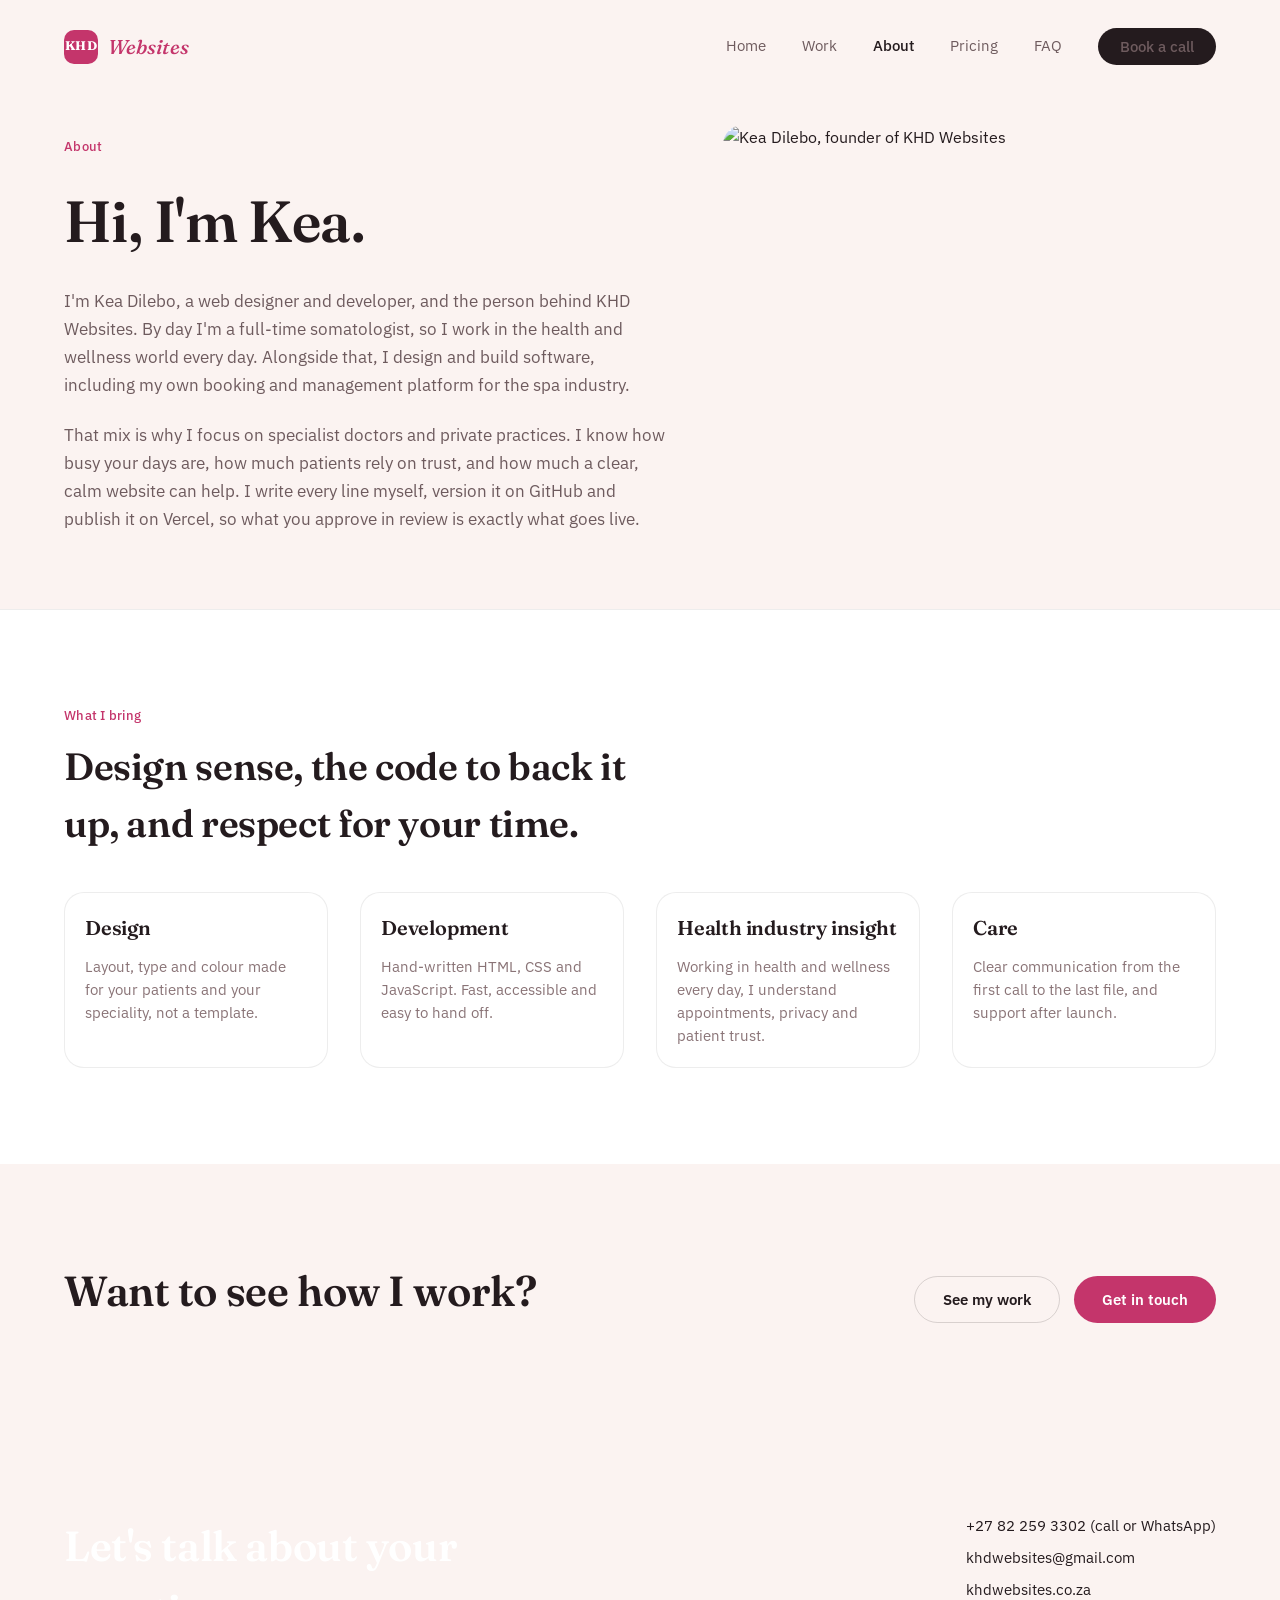
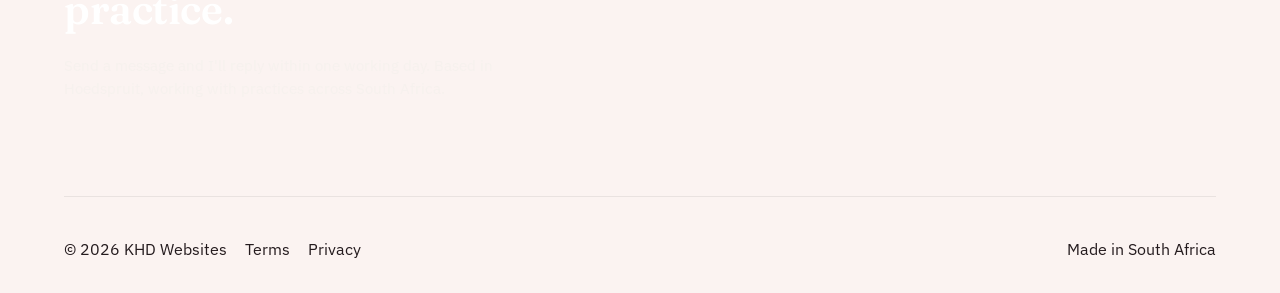
==== commit 548876d0: "Update about.html" ====
--- a/about.html
+++ b/about.html
@@ -3,21 +3,23 @@
 <head>
 <meta charset="utf-8">
 <meta name="viewport" content="width=device-width, initial-scale=1">
+<link rel="icon" href="/favicon.ico" sizes="48x48">
+<link rel="icon" href="/khd-icon.svg" type="image/svg+xml" sizes="any">
+<link rel="icon" href="/favicon-192.png" type="image/png" sizes="192x192">
+<link rel="apple-touch-icon" href="/apple-touch-icon.png">
 <title>About Kea Dilebo — KHD Websites</title>
-<meta name="description" content="Meet Kea Dilebo, web designer and developer behind KHD Websites — building affordable, professional websites for small businesses across South Africa.">
+<meta name="description" content="Kea Dilebo is a web designer and developer in Hoedspruit who builds websites for specialist doctors and private practices across South Africa.">
 <link rel="canonical" href="https://www.khdwebsites.co.za/about.html">
 <meta property="og:type" content="website">
 <meta property="og:site_name" content="KHD Websites">
 <meta property="og:title" content="About Kea Dilebo — KHD Websites">
-<meta property="og:description" content="Meet Kea Dilebo, web designer and developer behind KHD Websites.">
+<meta property="og:description" content="Kea Dilebo is a web designer and developer in Hoedspruit who builds websites for specialist doctors and private practices across South Africa.">
 <meta property="og:url" content="https://www.khdwebsites.co.za/about.html">
-<meta property="og:image" content="https://vafzjdqepmuunwqhzunz.supabase.co/storage/v1/object/public/branding/Kea.jpg">
-<meta name="twitter:card" content="summary_large_image">
+<meta name="twitter:card" content="summary">
 <meta name="twitter:title" content="About Kea Dilebo — KHD Websites">
-<meta name="twitter:description" content="Meet Kea Dilebo, web designer and developer behind KHD Websites.">
-<meta name="twitter:image" content="https://vafzjdqepmuunwqhzunz.supabase.co/storage/v1/object/public/branding/Kea.jpg">
+<meta name="twitter:description" content="Kea Dilebo is a web designer and developer in Hoedspruit who builds websites for specialist doctors and private practices across South Africa.">
 <link rel="preconnect" href="https://fonts.googleapis.com">
-<link rel="stylesheet" href="https://fonts.googleapis.com/css2?family=Fraunces:opsz,wght@9..144,400;9..144,500;9..144,600;9..144,700&family=IBM+Plex+Sans:wght@400;500;600&display=swap">
+<link rel="stylesheet" href="https://fonts.googleapis.com/css2?family=Fraunces:ital,opsz,wght@0,9..144,400;0,9..144,500;0,9..144,600;1,9..144,400;1,9..144,500;1,9..144,600&family=IBM+Plex+Sans:wght@400;500;600&display=swap">
 <link rel="stylesheet" href="styles.css">
 </head>
 <body>
@@ -39,45 +41,33 @@
 <main>
 
   <section class="container section-tight split" style="padding-top: 32px;">
-    <div class="stack" style="gap: 20px;">
+    <div class="stack" style="gap: 22px;">
       <span class="eyebrow">About</span>
-      <h1 style="font-size: clamp(34px, 5.5vw, 48px);">Hi, I'm Kea.</h1>
-      <p style="font-size: 17px; line-height: 1.65; color: var(--muted);">I'm Kea Dilebo — a web designer and developer, and the person behind KHD Websites. By day I'm a full-time somatologist; alongside that, I design and build software, including my own booking and management platform for the spa industry. I'm just a girl who deeply loves coding and creativity, and this is where those two worlds get to live together: clean, working code wrapped around a design that actually feels like something.</p>
-      <p style="font-size: 17px; line-height: 1.65; color: var(--muted);">I write every line myself, version it on GitHub, and ship it on Vercel — so what you see in review is exactly what goes live.</p>
+      <h1 style="font-size: clamp(36px, 5.5vw, 58px);">Hi, I'm <span class="em">Kea.</span></h1>
+      <p style="font-size: 17px; line-height: 1.65; color: var(--muted);">I'm Kea Dilebo, a web designer and developer, and the person behind KHD Websites. By day I'm a full-time somatologist, so I work in the health and wellness world every day. Alongside that, I design and build software, including my own booking and management platform for the spa industry.</p>
+      <p style="font-size: 17px; line-height: 1.65; color: var(--muted);">That mix is why I focus on specialist doctors and private practices. I know how busy your days are, how much patients rely on trust, and how much a clear, calm website can help. I write every line myself, version it on GitHub and publish it on Vercel, so what you approve in review is exactly what goes live.</p>
     </div>
-    <img src="https://vafzjdqepmuunwqhzunz.supabase.co/storage/v1/object/public/branding/Kea.jpg" alt="Kea Dilebo, founder of KHD Websites" style="width: 100%; height: 380px; object-fit: cover; border-radius: var(--radius-lg); display: block;">
+    <img src="https://vafzjdqepmuunwqhzunz.supabase.co/storage/v1/object/public/branding/Kea.jpg" alt="Kea Dilebo, founder of KHD Websites" style="width: 100%; height: 420px; object-fit: cover; border-radius: var(--radius-lg); display: block;">
   </section>
 
   <section class="footer">
     <div class="container section stack" style="gap: 40px;">
-      <div class="stack" style="gap: 10px;">
+      <div class="stack" style="gap: 12px;">
         <span class="eyebrow">What I bring</span>
-        <h2 style="font-size: clamp(24px, 3.5vw, 32px); max-width: 560px;">Design sense, the code to back it up, and industry experience.</h2>
+        <h2 style="font-size: clamp(26px, 3.8vw, 38px); max-width: 600px;">Design sense, the code to back it up, and <span class="em">respect for your time.</span></h2>
       </div>
       <div class="grid-4">
-        <div class="card stack" style="gap: 12px;">
-          <h3 style="font-size: 18px;">Design</h3>
-          <p style="font-size: 14.5px; line-height: 1.6; color: var(--muted-2);">Layout, type and colour choices made for your audience, not a template.</p>
-        </div>
-        <div class="card stack" style="gap: 12px;">
-          <h3 style="font-size: 18px;">Development</h3>
-          <p style="font-size: 14.5px; line-height: 1.6; color: var(--muted-2);">Hand-written HTML, CSS and JavaScript — fast, accessible, and easy to hand off.</p>
-        </div>
-        <div class="card stack" style="gap: 12px;">
-          <h3 style="font-size: 18px;">Industry insight</h3>
-          <p style="font-size: 14.5px; line-height: 1.6; color: var(--muted-2);">As a somatologist who's built her own spa software, I know what booking systems and client management actually need to do.</p>
-        </div>
-        <div class="card stack" style="gap: 12px;">
-          <h3 style="font-size: 18px;">Care</h3>
-          <p style="font-size: 14.5px; line-height: 1.6; color: var(--muted-2);">Clear communication from the first call to the last file, and support after launch.</p>
-        </div>
+        <div class="card stack" style="gap: 12px;"><h3 style="font-size: 20px;">Design</h3><p style="font-size: 14.5px; line-height: 1.6; color: var(--muted-2);">Layout, type and colour made for your patients and your speciality, not a template.</p></div>
+        <div class="card stack" style="gap: 12px;"><h3 style="font-size: 20px;">Development</h3><p style="font-size: 14.5px; line-height: 1.6; color: var(--muted-2);">Hand-written HTML, CSS and JavaScript. Fast, accessible and easy to hand off.</p></div>
+        <div class="card stack" style="gap: 12px;"><h3 style="font-size: 20px;">Health industry insight</h3><p style="font-size: 14.5px; line-height: 1.6; color: var(--muted-2);">Working in health and wellness every day, I understand appointments, privacy and patient trust.</p></div>
+        <div class="card stack" style="gap: 12px;"><h3 style="font-size: 20px;">Care</h3><p style="font-size: 14.5px; line-height: 1.6; color: var(--muted-2);">Clear communication from the first call to the last file, and support after launch.</p></div>
       </div>
     </div>
   </section>
 
   <section class="container section" style="display: flex; align-items: flex-end; justify-content: space-between; gap: 32px; flex-wrap: wrap;">
-    <h2 style="font-size: clamp(26px, 4vw, 36px); max-width: 560px;">Want to see how I work?</h2>
-    <div style="display: flex; gap: 16px; flex-wrap: wrap;">
+    <h2 style="font-size: clamp(28px, 4vw, 42px); max-width: 560px;">Want to see how <span class="em">I work?</span></h2>
+    <div style="display: flex; gap: 14px; flex-wrap: wrap;">
       <a href="work.html" class="btn btn-secondary">See my work</a>
       <a href="contact.html" class="btn btn-primary">Get in touch</a>
     </div>
@@ -85,26 +75,26 @@
 
 </main>
 
-<footer style="background: var(--ink); color: #F4EFE6;">
+<footer class="site-footer on-dark">
   <div class="container section" style="display: flex; justify-content: space-between; gap: 48px; flex-wrap: wrap;">
-    <div class="stack" style="gap: 12px; max-width: 420px;">
-      <h2 style="font-size: clamp(26px, 4vw, 38px);">Let's build something <span style="color: var(--accent); font-style: italic;">lovely.</span></h2>
-      <p style="font-size: 14.5px; color: rgba(244,239,230,0.7);">Send a message and I'll reply within one working day.</p>
+    <div class="stack" style="gap: 14px; max-width: 460px;">
+      <h2 style="font-size: clamp(28px, 4vw, 42px); color: #FFFFFF;">Let's talk about <span class="em">your practice.</span></h2>
+      <p style="font-size: 15px; color: rgba(244,240,236,0.75);">Send a message and I'll reply within one working day. Based in Hoedspruit, working with practices across South Africa.</p>
     </div>
-    <div class="stack" style="gap: 8px; font-size: 14px;">
+    <div class="stack" style="gap: 10px; font-size: 14.5px;">
       <a href="tel:+27822593302">+27 82 259 3302 (call or WhatsApp)</a>
       <a href="mailto:khdwebsites@gmail.com">khdwebsites@gmail.com</a>
-      <a href="contact.html" style="color: rgba(244,239,230,0.7);">khdwebsites.co.za</a>
+      <a href="contact.html">khdwebsites.co.za</a>
     </div>
   </div>
   <div class="container" style="padding-top: 0; padding-bottom: 32px;">
-    <div style="display: flex; justify-content: space-between; align-items: center; padding-top: 28px; border-top: 1px solid rgba(244,239,230,0.12); flex-wrap: wrap; gap: 12px;">
+    <div class="footer-bottom">
       <div style="display: flex; align-items: center; gap: 18px; flex-wrap: wrap;">
-        <p style="font-size: 13px; color: rgba(244,239,230,0.55);">© 2026 KHD Websites</p>
-        <a href="terms.html" style="font-size: 13px; color: rgba(244,239,230,0.55);">Terms</a>
-        <a href="privacy.html" style="font-size: 13px; color: rgba(244,239,230,0.55);">Privacy</a>
+        <p>© 2026 KHD Websites</p>
+        <a href="terms.html">Terms</a>
+        <a href="privacy.html">Privacy</a>
       </div>
-      <p style="font-size: 13px; color: rgba(244,239,230,0.55);">Made in South Africa</p>
+      <p>Made in South Africa</p>
     </div>
   </div>
 </footer>
--- a/styles.css
+++ b/styles.css
@@ -60,11 +60,13 @@
 }
 
 .section {
-  padding: 96px 0;
+  padding-top: 96px;
+  padding-bottom: 96px;
 }
 
 .section-tight {
-  padding: 64px 0;
+  padding-top: 64px;
+  padding-bottom: 64px;
 }
 
 /* ---------- Nav ---------- */
@@ -509,13 +511,49 @@
   max-width: 640px;
 }
 
+/* ---------- Legal content (Terms / Privacy) ---------- */
+
+.legal-content {
+  max-width: 720px;
+}
+
+.legal-content h2 {
+  font-size: 22px;
+  margin-top: 44px;
+  margin-bottom: 12px;
+}
+
+.legal-content h2:first-child { margin-top: 0; }
+
+.legal-content p {
+  font-size: 15px;
+  line-height: 1.7;
+  color: var(--muted);
+  margin-bottom: 14px;
+}
+
+.legal-content ul {
+  margin: 0 0 14px;
+  padding-left: 20px;
+}
+
+.legal-content li {
+  font-size: 15px;
+  line-height: 1.7;
+  color: var(--muted);
+  margin-bottom: 6px;
+}
+
+.legal-content strong { color: var(--ink); font-weight: 600; }
+.legal-content a { color: var(--accent); }
+
 /* ---------- Responsive ---------- */
 /* Fluid type: headings use clamp() inline, so they scale continuously
    between phone and desktop rather than jumping at a breakpoint. */
 
 @media (max-width: 900px) {
   .container { padding: 0 32px; }
-  .section { padding: 72px 0; }
+  .section { padding-top: 72px; padding-bottom: 72px; }
   .grid-3, .grid-4 { grid-template-columns: repeat(2, minmax(0, 1fr)); }
   .split, .split-reverse { grid-template-columns: 1fr; gap: 32px; }
   .split .placeholder-box { max-width: 320px; margin: 0 auto; width: 100%; }
@@ -523,8 +561,8 @@
 
 @media (max-width: 640px) {
   .container { padding: 0 26px; }
-  .section { padding: 56px 0; }
-  .section-tight { padding: 44px 0; }
+  .section { padding-top: 56px; padding-bottom: 56px; }
+  .section-tight { padding-top: 44px; padding-bottom: 44px; }
   .grid-3, .grid-4, .grid-2 { grid-template-columns: 1fr; }
   .nav { flex-direction: column; align-items: flex-start; gap: 16px; }
   .nav-links { gap: 16px 22px; width: 100%; }
